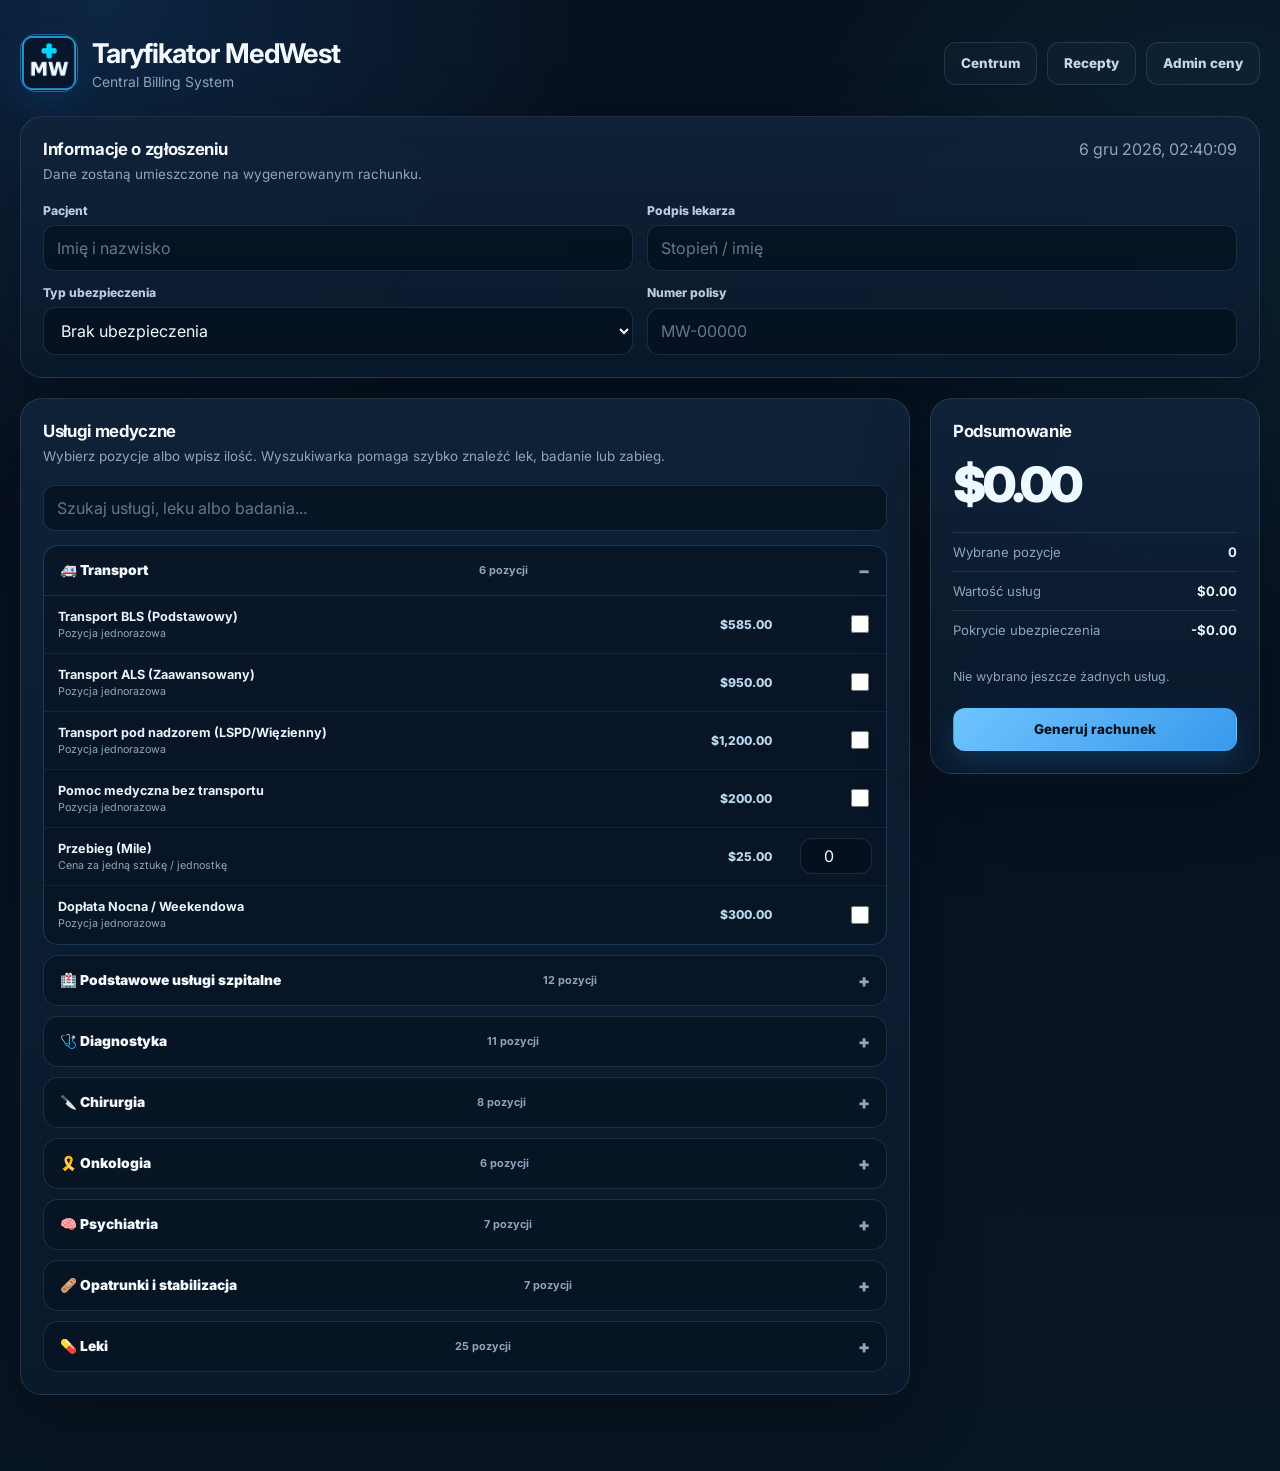
==== index.html @ d584aac4 "Add files via upload" ====
<!DOCTYPE html>
<html lang="pl">
<head>
  <meta charset="UTF-8">
  <meta name="viewport" content="width=device-width, initial-scale=1.0">
  <title>MedWest Hospital — Taryfikator</title>
  <link rel="preconnect" href="https://fonts.googleapis.com">
  <link rel="preconnect" href="https://fonts.gstatic.com" crossorigin>
  <link href="https://fonts.googleapis.com/css2?family=Inter:wght@400;600;700;800;900&display=swap" rel="stylesheet">
  <link rel="stylesheet" href="assets/css/style.css">
</head>
<body>
  <main class="app-shell">
    <header class="topbar">
      <div class="brand">
        <div class="logo">
    <img src="assets/img/logo.png" alt="MedWest Logo" width="58" height="58" onerror="this.hidden=true;this.parentElement.classList.add('logo-fallback')">
</div>
        <div>
          <h1>Taryfikator MedWest</h1>
          <p>Central Billing System</p>
        </div>
      </div>
      <nav class="nav">
        <a href="centrum.html">Centrum</a>
        <a href="recepta.html">Recepty</a>
        <button class="ghost-btn" onclick="openAdmin()">Admin ceny</button>
      </nav>
    </header>

    <section class="panel">
      <div class="panel-title">
        <div>
          <h2>Informacje o zgłoszeniu</h2>
          <p>Dane zostaną umieszczone na wygenerowanym rachunku.</p>
        </div>
        <div id="clock" style="color:var(--muted)"></div>
      </div>
      <div class="form-grid">
        <div class="field"><label>Pacjent</label><input id="patientName" placeholder="Imię i nazwisko"></div>
        <div class="field"><label>Podpis lekarza</label><input id="doctorName" placeholder="Stopień / imię"></div>
        <div class="field"><label>Typ ubezpieczenia</label><select id="insuranceType" oninput="calculate()"><option data-rate="0" value="none">Brak ubezpieczenia</option><option data-rate="0.40" value="basic">Podstawowe — 40%</option><option data-rate="0.60" value="extended">Rozszerzone — 60%</option><option data-rate="0.80" value="advanced">Zaawansowane — 80%</option></select></div>
        <div class="field"><label>Numer polisy</label><input id="policyNumber" placeholder="MW-00000"></div>
      </div>
    </section>

    <section id="adminPanel" class="panel admin-panel">
      <div class="panel-title">
        <div>
          <h2>Panel zarządzania cenami</h2>
          <p>Zmiany zapisują się w pamięci przeglądarki.</p>
        </div>
        <button class="danger-btn" onclick="resetPrices()">Reset cen</button>
      </div>
      <div id="adminGrid" class="admin-grid"></div>
      <button class="primary-btn" style="margin-top:14px" onclick="savePrices()">Zapisz ceny</button>
    </section>

    <section class="tools">
      <div class="panel">
        <div class="panel-title">
          <div>
            <h2>Usługi medyczne</h2>
            <p>Wybierz pozycje albo wpisz ilość. Wyszukiwarka pomaga szybko znaleźć lek, badanie lub zabieg.</p>
          </div>
        </div>
        <input id="serviceSearch" placeholder="Szukaj usługi, leku albo badania..." style="margin-bottom:14px">
        <div id="categoryList" class="category-list"></div>
      </div>

      <aside class="panel summary-box">
        <h2 style="margin:0">Podsumowanie</h2>
        <div class="summary-total" id="final">$0.00</div>
        <div class="summary-row"><span>Wybrane pozycje</span><strong id="selectedCount">0</strong></div>
        <div class="summary-row"><span>Wartość usług</span><strong id="subtotal">$0.00</strong></div>
        <div class="summary-row"><span>Pokrycie ubezpieczenia</span><strong id="discount">-$0.00</strong></div>
        <div id="selectedList" class="selected-list"></div>
        <button class="primary-btn" style="width:100%" onclick="generateInvoice()">Generuj rachunek</button>
      </aside>
    </section>
  </main>
  <div id="toast" class="toast"></div>
  <script src="assets/js/common.js"></script>
  <script src="assets/js/services-data.js"></script>
  <script src="assets/js/billing.js"></script>
</body>
</html>
---- assets/css/style.css ----
:root {
  --bg: #07111f;
  --panel: rgba(12, 28, 48, 0.9);
  --panel-2: rgba(16, 36, 60, 0.84);
  --line: rgba(148, 184, 220, 0.16);
  --line-strong: rgba(91, 172, 255, 0.32);
  --text: #f4f8fc;
  --muted: #8fa5bb;
  --primary: #47a8ff;
  --primary-2: #287ed8;
  --success: #36d399;
  --danger: #ff6b72;
  --shadow: 0 24px 70px rgba(0, 0, 0, 0.3);
}

* { box-sizing: border-box; }
html { min-height: 100%; background: var(--bg); }
body {
  min-height: 100vh;
  margin: 0;
  color: var(--text);
  font-family: Inter, ui-sans-serif, system-ui, -apple-system, BlinkMacSystemFont, "Segoe UI", sans-serif;
  background:
    radial-gradient(circle at 8% 0%, rgba(37, 129, 220, 0.19), transparent 31rem),
    radial-gradient(circle at 95% 15%, rgba(31, 186, 211, 0.1), transparent 28rem),
    linear-gradient(180deg, #07111f 0%, #081522 100%);
}

button, input, select, textarea { font: inherit; }
button, a { -webkit-tap-highlight-color: transparent; }
a { color: inherit; }

.app-shell {
  width: min(1240px, calc(100% - 40px));
  margin: 0 auto;
  padding: 34px 0 56px;
}

.topbar {
  display: flex;
  align-items: center;
  justify-content: space-between;
  gap: 24px;
  margin-bottom: 24px;
}

.brand { display: flex; align-items: center; gap: 14px; min-width: 0; }
.brand h1 { margin: 0; font-size: clamp(1.22rem, 2.2vw, 1.7rem); letter-spacing: -0.035em; }
.brand p { margin: 4px 0 0; color: var(--muted); font-size: 0.87rem; }

.logo {
  position: relative;
  display: grid;
  place-items: center;
  flex: 0 0 58px;
  width: 58px;
  height: 58px;
  max-width: 58px;
  max-height: 58px;
  overflow: hidden;
  border: 1px solid rgba(87, 177, 255, 0.36);
  border-radius: 16px;
  background: linear-gradient(145deg, rgba(57, 158, 245, 0.26), rgba(20, 84, 147, 0.22));
  box-shadow: 0 12px 30px rgba(0, 91, 173, 0.2), inset 0 1px 0 rgba(255,255,255,.08);
  color: #dff3ff;
  font-size: 0;
  font-weight: 900;
  letter-spacing: -0.06em;
}
.logo img {
  display: block;
  width: 100% !important;
  height: 100% !important;
  max-width: 58px !important;
  max-height: 58px !important;
  object-fit: contain;
  object-position: center;
}
.logo.logo-fallback::after { content: "MW"; font-size: 1rem; }

.nav { display: flex; align-items: center; justify-content: flex-end; gap: 10px; flex-wrap: wrap; }
.nav a, .primary-btn, .ghost-btn, .danger-btn {
  display: inline-flex;
  align-items: center;
  justify-content: center;
  min-height: 43px;
  padding: 0 16px;
  border: 1px solid transparent;
  border-radius: 12px;
  text-decoration: none;
  font-weight: 800;
  font-size: 0.84rem;
  cursor: pointer;
  transition: transform .16s ease, border-color .16s ease, background .16s ease, box-shadow .16s ease;
}
.nav a, .ghost-btn {
  color: #c5d7e8;
  border-color: var(--line);
  background: rgba(255,255,255,.025);
}
.primary-btn {
  color: #06111d;
  background: linear-gradient(135deg, #6fc4ff, #3899ec);
  box-shadow: 0 12px 28px rgba(46, 143, 226, .2);
}
.danger-btn { color: #ffdfe1; border-color: rgba(255,107,114,.28); background: rgba(255,107,114,.1); }
.nav a:hover, .primary-btn:hover, .ghost-btn:hover, .danger-btn:hover { transform: translateY(-1px); }
.nav a:hover, .ghost-btn:hover { border-color: var(--line-strong); background: rgba(67,153,232,.08); }
.primary-btn:hover { box-shadow: 0 15px 34px rgba(46,143,226,.27); }

.panel, .status-card, .menu-card {
  border: 1px solid var(--line);
  background: linear-gradient(180deg, rgba(16, 35, 57, .92), rgba(10, 26, 44, .9));
  box-shadow: var(--shadow);
  backdrop-filter: blur(16px);
}
.panel { padding: 22px; border-radius: 22px; margin-bottom: 20px; }
.panel-title { display: flex; align-items: flex-start; justify-content: space-between; gap: 18px; margin-bottom: 18px; }
.panel-title h2, .panel h2 { margin: 0; font-size: 1.05rem; letter-spacing: -.02em; }
.panel-title p { margin: 5px 0 0; color: var(--muted); font-size: .84rem; line-height: 1.55; }

.form-grid { display: grid; grid-template-columns: repeat(2, minmax(0,1fr)); gap: 14px; }
.field { display: grid; gap: 7px; }
.field.full { grid-column: 1 / -1; }
.field label { color: #b9ccde; font-size: .76rem; font-weight: 800; }
input, select, textarea {
  width: 100%;
  color: var(--text);
  border: 1px solid var(--line);
  border-radius: 12px;
  outline: none;
  background: rgba(4, 15, 28, .68);
  padding: 12px 13px;
  transition: border-color .16s ease, box-shadow .16s ease, background .16s ease;
}
textarea { min-height: 120px; resize: vertical; }
input::placeholder, textarea::placeholder { color: #60778e; }
input:focus, select:focus, textarea:focus { border-color: rgba(71,168,255,.62); box-shadow: 0 0 0 3px rgba(71,168,255,.11); background: rgba(5,18,33,.9); }
select option, select optgroup { color: #eff7ff; background: #0b1b2d; }

.tools { display: grid; grid-template-columns: minmax(0,1fr) 330px; gap: 20px; align-items: start; }
.tools > .panel { min-width: 0; }
.summary-box { position: sticky; top: 20px; }
.summary-total { margin: 14px 0 18px; font-size: clamp(2.1rem, 5vw, 3.05rem); font-weight: 900; letter-spacing: -.055em; color: #eef9ff; }
.summary-row { display: flex; justify-content: space-between; gap: 14px; padding: 11px 0; border-top: 1px solid var(--line); color: var(--muted); font-size: .82rem; }
.summary-row strong { color: #eaf4fd; }
.selected-list { display: grid; gap: 8px; max-height: 240px; overflow: auto; margin: 12px 0 16px; padding-right: 3px; }
.selected-empty { color: var(--muted); font-size: .78rem; padding: 8px 0; }
.selected-item { display: flex; justify-content: space-between; gap: 10px; border: 1px solid var(--line); border-radius: 11px; padding: 10px; background: rgba(255,255,255,.022); font-size: .75rem; }
.selected-item span:first-child { color: #c9daea; min-width: 0; }
.selected-item strong { white-space: nowrap; color: #eef8ff; }

.category-list { display: grid; gap: 10px; }
.category-card { overflow: hidden; border: 1px solid var(--line); border-radius: 15px; background: rgba(3, 15, 27, .46); }
.category-card[open] { border-color: rgba(75,155,225,.27); }
.category-card summary { display: flex; align-items: center; justify-content: space-between; gap: 16px; padding: 14px 16px; cursor: pointer; list-style: none; font-size: .86rem; font-weight: 900; }
.category-card summary::-webkit-details-marker { display:none; }
.category-card summary::after { content:"+"; color: var(--muted); font-size: 1.1rem; }
.category-card[open] summary::after { content:"−"; }
.category-count { color: var(--muted); font-size: .68rem; font-weight: 700; }
.service-list { border-top: 1px solid var(--line); }
.service-row { display: grid; grid-template-columns: minmax(0,1fr) 95px 88px; align-items: center; gap: 12px; min-height: 58px; padding: 10px 14px; border-bottom: 1px solid rgba(148,184,220,.09); }
.service-row:last-child { border-bottom: 0; }
.service-row:hover { background: rgba(77,156,226,.05); }
.service-name { min-width: 0; }
.service-name strong { display: block; font-size: .79rem; color: #eaf4fd; }
.service-name span { display: block; margin-top: 3px; color: var(--muted); font-size: .67rem; }
.service-price { text-align: right; color: #b9d6ed; font-size: .76rem; font-weight: 800; }
.service-control { display: flex; justify-content: flex-end; }
.service-control input[type="number"] { width: 72px; min-height: 36px; padding: 7px 8px; text-align: center; }
.service-check { display: inline-grid; place-items: center; width: 25px; height: 25px; cursor: pointer; }
.service-check input { width: 18px; height: 18px; accent-color: var(--primary); cursor: pointer; }
.no-results { color: var(--muted); text-align:center; padding: 30px 10px; }

.admin-panel { display: none; }
.admin-panel.visible { display: block; }
.admin-grid { display: grid; grid-template-columns: repeat(3,minmax(0,1fr)); gap: 10px; max-height: 430px; overflow:auto; padding-right: 4px; }
.admin-item { display:grid; gap:6px; border:1px solid var(--line); border-radius:12px; padding:10px; background:rgba(4,15,28,.4); }
.admin-item label { color:#b9ccde; font-size:.69rem; font-weight:700; line-height:1.35; }
.admin-item input { padding:9px 10px; }

.hero { min-height: 360px; display: grid; grid-template-columns: 1.4fr .8fr; gap: 28px; align-items: center; padding: 42px; border: 1px solid var(--line); border-radius: 28px; background: linear-gradient(145deg, rgba(16,37,61,.9), rgba(8,23,40,.9)); box-shadow: var(--shadow); }
.hero h2 { max-width: 720px; margin: 14px 0 13px; font-size: clamp(2rem, 5vw, 4.15rem); line-height: .98; letter-spacing: -.065em; }
.hero > div > p { max-width: 680px; color: #a6bacd; line-height: 1.7; }
.eyebrow { color: #68b9f6; text-transform: uppercase; letter-spacing: .19em; font-size: .68rem; font-weight: 900; }
.hero-actions { display:flex; gap:10px; flex-wrap:wrap; margin-top:24px; }
.status-card { padding: 22px; border-radius: 20px; }
.status-pill { display:inline-flex; padding:7px 10px; border:1px solid rgba(54,211,153,.26); border-radius:999px; color:#8ff0c9; background:rgba(54,211,153,.08); font-size:.7rem; font-weight:900; }
.stats { display:grid; grid-template-columns:repeat(3,1fr); gap:8px; margin-top:20px; }
.stat { border:1px solid var(--line); border-radius:12px; padding:12px 8px; text-align:center; background:rgba(255,255,255,.02); }
.stat strong, .stat span { display:block; }
.stat strong { font-size:.95rem; }
.stat span { margin-top:4px; color:var(--muted); font-size:.59rem; }
.subtle-note { color:var(--muted); font-size:.73rem; line-height:1.6; }
.grid { display:grid; grid-template-columns:repeat(3,minmax(0,1fr)); gap:16px; margin-top:20px; }
.menu-card { display:block; padding:22px; border-radius:18px; text-decoration:none; transition:transform .16s ease,border-color .16s ease; }
.menu-card:hover { transform:translateY(-2px); border-color:var(--line-strong); }
.menu-card .icon { color:#65b8f7; font-size:.68rem; font-weight:900; letter-spacing:.16em; }
.menu-card h3 { margin:18px 0 8px; }
.menu-card p { margin:0; color:var(--muted); font-size:.78rem; line-height:1.6; }

.document-wrap { overflow-x: auto; padding: 8px 0 30px; }
.document {
  width: 760px;
  max-width: 100%;
  margin: 0 auto;
  padding: 44px;
  color: #101828;
  background: #fff;
  border: 1px solid #d9e0e7;
  border-radius: 4px;
  box-shadow: 0 28px 80px rgba(0,0,0,.35);
  text-align: left;
}
.document, .document * { box-sizing: border-box; }
.document p { line-height:1.55; }
.doc-head { display:flex; align-items:center; justify-content:space-between; gap:22px; padding-bottom:18px; margin-bottom:22px; border-bottom:3px solid #101828; }
.doc-head h2 { margin:0; font-size:1.35rem; letter-spacing:-.03em; }
.doc-logo { display:grid; place-items:center; flex:0 0 64px; width:64px; height:64px; border-radius:16px; color:#fff; background:#102a43; font-weight:900; letter-spacing:-.06em; }
.doc-table { width:100%; border-collapse:collapse; margin:22px 0; table-layout:fixed; }
.doc-table th { padding:10px 8px; border-bottom:2px solid #101828; font-size:.72rem; text-transform:uppercase; letter-spacing:.04em; }
.doc-table td { padding:10px 8px; border-bottom:1px solid #eaecf0; font-size:.83rem; word-wrap:break-word; }
.doc-table th:first-child, .doc-table td:first-child { padding-left:0; }
.doc-table th:last-child, .doc-table td:last-child { padding-right:0; }
.doc-total { margin-top:16px; padding-top:13px; border-top:3px solid #101828; text-align:right; font-size:1.35rem; font-weight:900; }
.stamp { display:inline-block; margin-top:28px; padding:10px 14px; border:3px solid #b42318; color:#b42318; transform:rotate(-5deg); font-weight:900; }

.toast { position:fixed; z-index:1000; right:24px; bottom:24px; max-width:min(390px,calc(100% - 48px)); padding:13px 16px; border:1px solid var(--line-strong); border-radius:13px; color:#eaf5ff; background:#0d2238; box-shadow:var(--shadow); font-size:.8rem; font-weight:700; opacity:0; pointer-events:none; transform:translateY(10px); transition:.2s ease; }
.toast.show { opacity:1; transform:translateY(0); }
.toast.error { border-color:rgba(255,107,114,.42); background:#31161c; }
.toast.success { border-color:rgba(54,211,153,.36); background:#0e2c26; }

@media (max-width: 920px) {
  .tools { grid-template-columns:1fr; }
  .summary-box { position:static; }
  .hero { grid-template-columns:1fr; padding:30px; }
  .grid { grid-template-columns:1fr; }
  .admin-grid { grid-template-columns:repeat(2,minmax(0,1fr)); }
}
@media (max-width: 680px) {
  .app-shell { width:min(100% - 24px,1240px); padding-top:20px; }
  .topbar { align-items:flex-start; flex-direction:column; }
  .nav { width:100%; justify-content:flex-start; }
  .panel { padding:16px; border-radius:17px; }
  .form-grid { grid-template-columns:1fr; }
  .field.full { grid-column:auto; }
  .service-row { grid-template-columns:minmax(0,1fr) 76px 70px; padding:10px; gap:8px; }
  .service-name span { display:none; }
  .document { width:760px; max-width:none; padding:34px; }
  .document-wrap { margin-left:-12px; margin-right:-12px; padding-left:12px; padding-right:12px; }
  .admin-grid { grid-template-columns:1fr; }
  .stats { grid-template-columns:1fr; }
  .hero { padding:22px; }
}
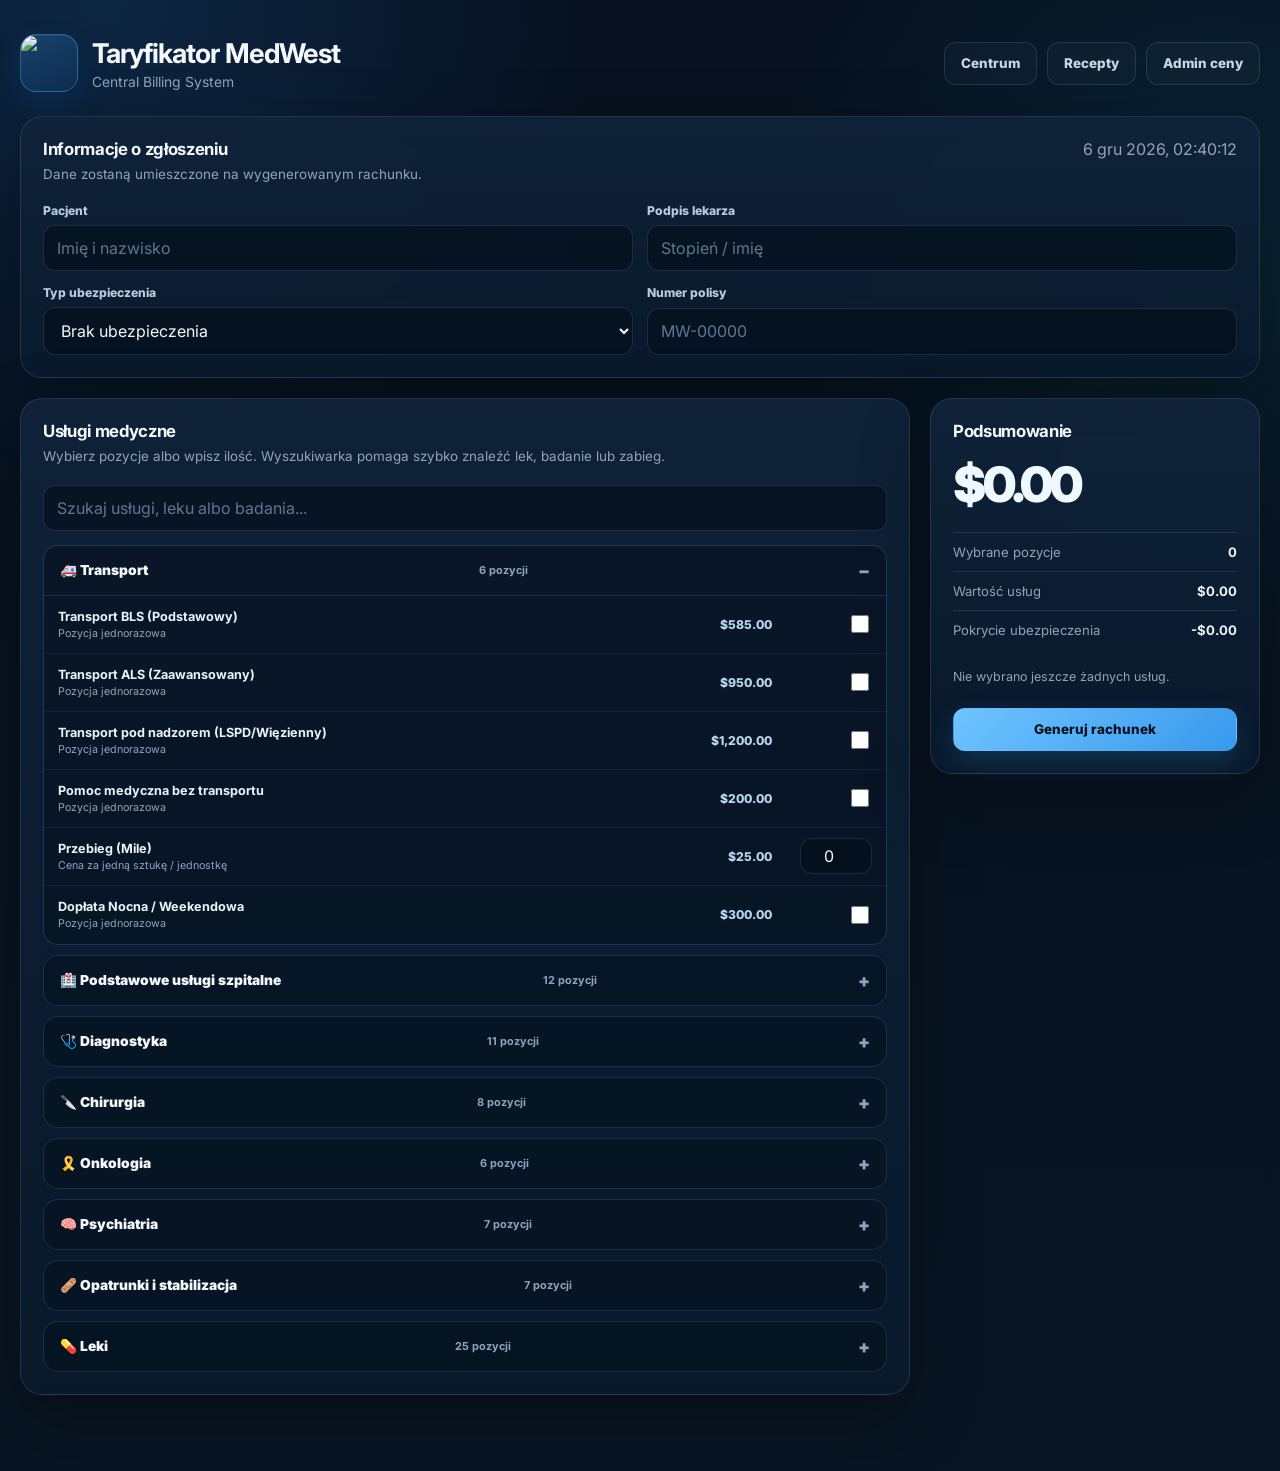
==== commit abed3df8: "Update index.html" ====
--- a/index.html
+++ b/index.html
@@ -14,7 +14,7 @@
     <header class="topbar">
       <div class="brand">
         <div class="logo">
-    <img src="assets/img/logo.png" alt="MedWest Logo" width="58" height="58" onerror="this.hidden=true;this.parentElement.classList.add('logo-fallback')">
+    <img src="assets/img/logo1.png" alt="MedWest Logo" width="58" height="58" onerror="this.hidden=true;this.parentElement.classList.add('logo-fallback')">
 </div>
         <div>
           <h1>Taryfikator MedWest</h1>
